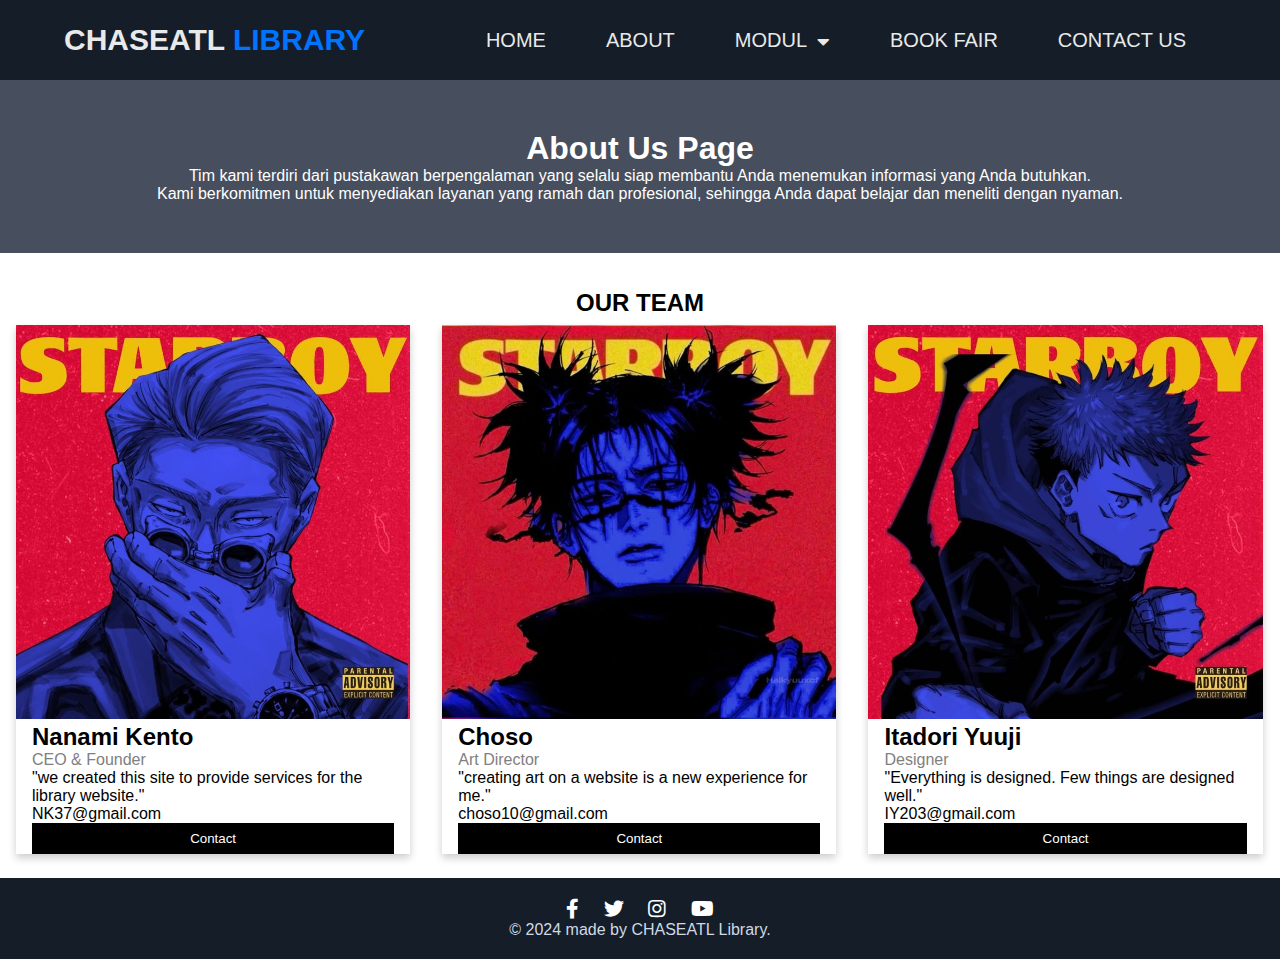
==== about us.html @ 6ec370bd "Add files via upload" ====
<!DOCTYPE html>
<html>
  <head>
    <meta charset="UTF-8" />
    <meta name="viewport" content="width=device-width, initial-scale=1.0" />
    <link
      rel="stylesheet"
      href="https://cdnjs.cloudflare.com/ajax/libs/font-awesome/5.15.1/css/all.min.css"
    />
    <link rel="stylesheet" href="style.css" />
    <title>dropdown Menu</title>
  </head>
  <body>
    <div class="menu-bar">
      <h1 class="logo">CHASEATL <span>LIBRARY</span></h1>
      <ul>
        <li><a href="home.html">HOME</a></li>
        <li><a href="#">ABOUT</a></li>
        <li>
          <a href="#">MODUL<i class="fas fa-caret-down"></i></a>
          <div class="dropdown-menu">
            <ul>
              <li>
                <a href="#">MODUL 1 <i class="fas fa-caret-right"></i></a>
                <div class="dropdown-menu-1">
                  <ul>
                    <li><a href="modul1.html">Perpustakaan</a></li>
                    <li><a href="modul 1(2).html">Audio dan Video</a></li>
                  </ul>
                </div>
              </li>
              <li>
                <a href="#">MODUL 2 <i class="fas fa-caret-right"></i></a>
                <div class="dropdown-menu-1">
                  <ul>
                    <li><a href="modul 2(1).html">Form Pribadi</a></li>
                    <li><a href="modul 2(2).html">Form Buku</a></li>
                  </ul>
                </div>
              </li>
              <li><a href="modul 3.html">MODUL 3</a></li>
              <li>
                <a href="#">MODUL 4<i class="fas fa-caret-right"></i></a>
                <div class="dropdown-menu-1">
                  <ul>
                    <li><a href="tabel border.html">Tabel border</a></li>
                    <li><a href="form button.html">Form Button</a></li>
                  </ul>
                </div>
              </li>
              <li><a href="modul 5 js.html">MODUL 5</a></li>
            </ul>
          </div>
        </li>
        <li><a href="#">BOOK FAIR</a></li>
        <li><a href="#">CONTACT US</a></li>
      </ul>
    </div>
    <meta name="viewport" content="width=device-width, initial-scale=1" />
    <style>
      body {
        font-family: Arial, Helvetica, sans-serif;
        margin: 0;
      }

      html {
        box-sizing: border-box;
      }

      *,
      *:before,
      *:after {
        box-sizing: inherit;
      }

      .column {
        float: left;
        width: 33.3%;
        margin-bottom: 16px;
        padding: 0 8px;
      }

      .card {
        box-shadow: 0 4px 8px 0 rgba(0, 0, 0, 0.2);
        margin: 8px;
      }

      .about-section {
        padding: 50px;
        text-align: center;
        background-color: #474e5d;
        color: white;
      }

      .container {
        padding: 0 16px;
      }

      .container::after,
      .row::after {
        content: "";
        clear: both;
        display: table;
      }

      .title {
        color: grey;
      }

      .button {
        border: none;
        outline: 0;
        display: inline-block;
        padding: 8px;
        color: white;
        background-color: #000;
        text-align: center;
        cursor: pointer;
        width: 100%;
      }

      .button:hover {
        background-color: #555;
      }

      @media screen and (max-width: 650px) {
        .column {
          width: 100%;
          display: block;
        }
      }
    </style>
  </head>
  <body>
    <div class="about-section">
      <h1>About Us Page</h1>
      <p>Tim kami terdiri dari pustakawan berpengalaman yang selalu siap membantu Anda menemukan informasi yang Anda butuhkan.</p>
      <p>
        Kami berkomitmen untuk menyediakan layanan yang ramah dan profesional, sehingga Anda dapat belajar dan meneliti dengan nyaman.
      </p>
    </div>
<br></br>
    <h2 style="text-align: center">OUR TEAM</h2>
    <div class="row">
      <div class="column">
        <div class="card">
          <img src="IAU (2).jpg" alt="Jane" style="width: 100%" />
          <div class="container">
            <h2>Nanami Kento</h2>
            <p class="title">CEO & Founder</p>
            <p>
              "we created this site to provide services for the library
              website."
            </p>
            <p>NK37@gmail.com</p>
            <p><button class="button">Contact</button></p>
          </div>
        </div>
      </div>

      <div class="column">
        <div class="card">
          <img src="IAU (1).jpg" alt="Mike" style="width: 100%" />
          <div class="container">
            <h2>Choso</h2>
            <p class="title">Art Director</p>
            <p>"creating art on a website is a new experience for me."</p>
            <p>choso10@gmail.com</p>
            <p><button class="button">Contact</button></p>
          </div>
        </div>
      </div>

      <div class="column">
        <div class="card">
          <img src="IAU (3).jpg" alt="John" style="width: 100%" />
          <div class="container">
            <h2>Itadori Yuuji</h2>
            <p class="title">Designer</p>
            <p>"Everything is designed. Few things are designed well."</p>
            <p>IY203@gmail.com</p>
            <p><button class="button">Contact</button></p>
          </div>
        </div>
      </div>
    </div>
    <html lang="en">
      <head>
        <meta charset="UTF-8" />
        <meta name="viewport" content="width=device-width, initial-scale=1.0" />
        <title>Footer Perpustakaan</title>
        <!-- Tambahkan Font Awesome CSS -->
        <link
          rel="stylesheet"
          href="https://cdnjs.cloudflare.com/ajax/libs/font-awesome/5.15.4/css/all.min.css"
          integrity="sha512-nR1c4E3x7Vax+p3Q7z4e5fVpkRuknSCwMZYemDAPFEid+FW/tEWT8kGz0FfIQ4l+cMmz6z4LZBj71E8J9a3qKw=="
          crossorigin="anonymous"
          referrerpolicy="no-referrer"
        />
        <style>
          body {
            font-family: Arial, sans-serif;
            margin: 0;
            padding: 0;
          }

          footer {
            background-color: #141d28;
            color: #cfd9e4;
            padding: 20px 0;
            text-align: center;
          }

          .social-media {
            list-style-type: none;
            padding: 0;
          }

          .social-media li {
            display: inline-block;
            margin: 0 10px;
          }

          .social-media li a {
            color: #fff;
            font-size: 20px;
            text-decoration: none;
          }
        </style>
      </head>
      <body>
        <!-- Konten website di sini -->

        <footer>
            <ul class="social-media">
              <li>
                <a href="http://facebook.com/ChaseAtlantic"><i class="fab fa-facebook-f"></i></a>
              </li>
              <li>
                <a href="https://x.com/ChaseAtlantic"><i class="fab fa-twitter"></i></a>
              </li>
              <li>
                <a href="https://www.instagram.com/chaseatlantic?igsh=NHZodzY4cXJscTN0"><i class="fab fa-instagram"></i></a>
              </li>
              <li>
                <a href="https://youtube.com/@chaseatlantic?si=rGFkRteSnaKxdk2x"><i class="fab fa-youtube"></i></a>
            </li>
          </ul>
          <p>&copy; 2024 made by CHASEATL Library.</p>
        </footer>
      </body>
    </html>
  </body>
</html>
---- style.css ----
:root {
  --color-primary: #0073ff;
  --color-white: #e9e9e9;
  --color-black: #141d28;
  --color-black-1: #212b38;
}

* {
  margin: 0;
  padding: 0;
  box-sizing: border-box;
}

body {
  font-family: sans-serif;
}

.logo {
  color: var(--color-white);
  font-size: 30px;
}

.logo span {
  color: var(--color-primary);
}

.menu-bar {
  background-color: var(--color-black);
  height: 80px;
  width: 100%;
  display: flex;
  justify-content: space-between;
  align-items: center;
  padding: 0 5%;

  position: relative;
}

.menu-bar ul {
  list-style: none;
  display: flex;
}

.menu-bar ul li {
  /* width: 120px; */
  padding: 10px 30px;
  /* text-align: center; */

  position: relative;
}

.menu-bar ul li a {
  font-size: 20px;
  color: var(--color-white);
  text-decoration: none;

  transition: all 0.3s;
}

.menu-bar ul li a:hover {
  color: var(--color-primary);
}

.fas {
  float: right;
  margin-left: 10px;
  padding-top: 3px;
}

/* dropdown menu style */
.dropdown-menu {
  display: none;
}

.menu-bar ul li:hover .dropdown-menu {
  display: block;
  position: absolute;
  left: 0;
  top: 100%;
  background-color: var(--color-black);
}

.menu-bar ul li:hover .dropdown-menu ul {
  display: block;
  margin: 10px;
}

.menu-bar ul li:hover .dropdown-menu ul li {
  width: 150px;
  padding: 10px;
}

.dropdown-menu-1 {
  display: none;
}

.dropdown-menu ul li:hover .dropdown-menu-1 {
  display: block;
  position: absolute;
  left: 150px;
  top: 0;
  background-color: var(--color-black);
}

.hero {
  height: calc(100vh - 80px);
  background-image: url(./bg.jpg);
  background-position: center;
}
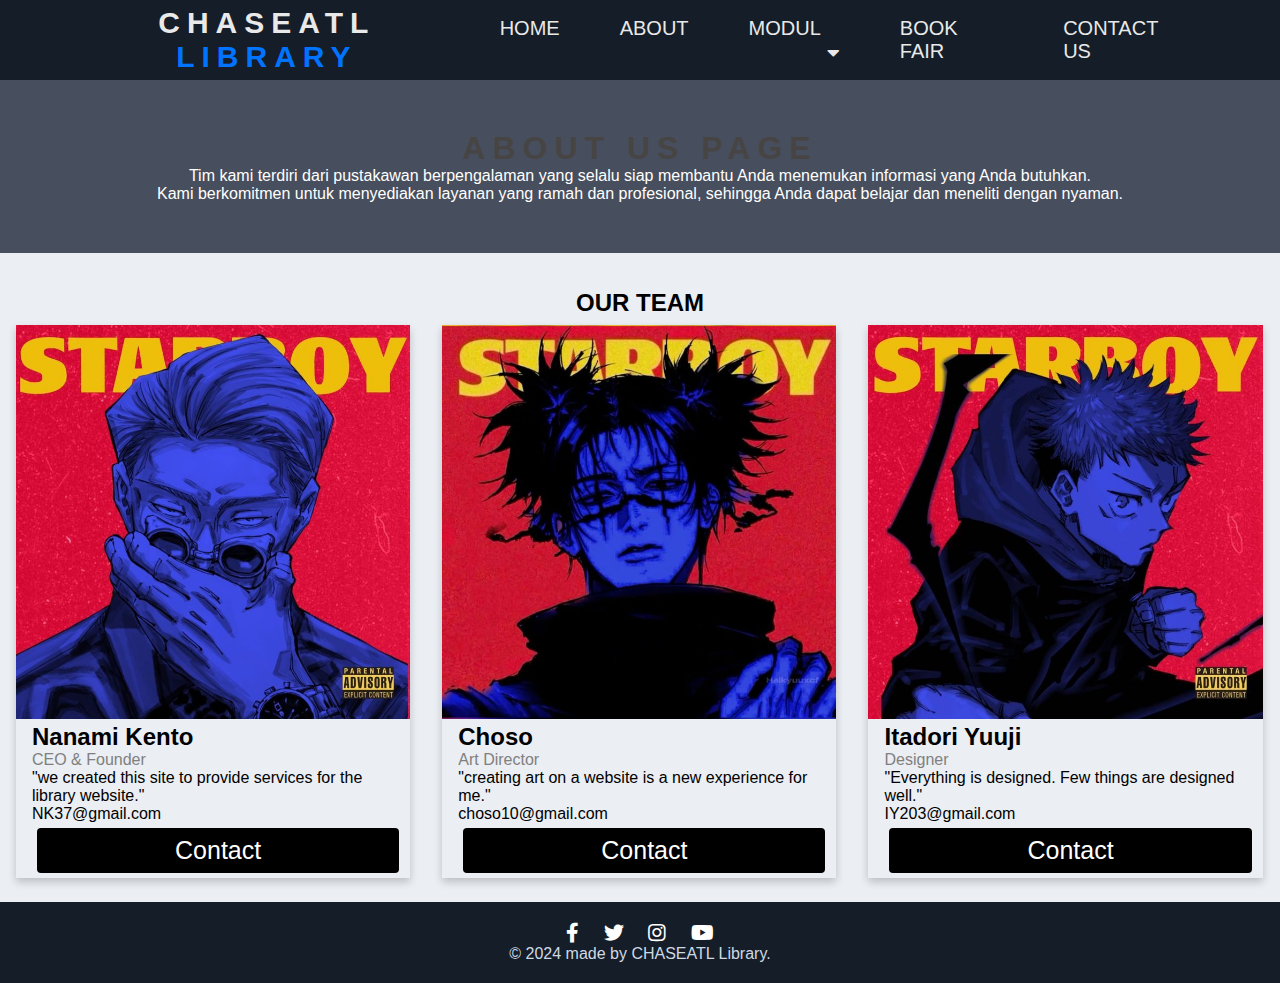
==== commit 98cb6e36: "Update about us.html" ====
--- a/about us.html
+++ b/about us.html
@@ -8,14 +8,14 @@
       href="https://cdnjs.cloudflare.com/ajax/libs/font-awesome/5.15.1/css/all.min.css"
     />
     <link rel="stylesheet" href="style.css" />
-    <title>dropdown Menu</title>
+    <title>PERPUSTAKAAN CHASEATL</title>
   </head>
   <body>
     <div class="menu-bar">
       <h1 class="logo">CHASEATL <span>LIBRARY</span></h1>
       <ul>
         <li><a href="home.html">HOME</a></li>
-        <li><a href="#">ABOUT</a></li>
+        <li><a href="about us.html">ABOUT</a></li>
         <li>
           <a href="#">MODUL<i class="fas fa-caret-down"></i></a>
           <div class="dropdown-menu">
@@ -52,8 +52,8 @@
             </ul>
           </div>
         </li>
-        <li><a href="#">BOOK FAIR</a></li>
-        <li><a href="#">CONTACT US</a></li>
+        <li><a href="BOOKFAIR.html">BOOK FAIR</a></li>
+        <li><a href="contact us.html">CONTACT US</a></li>
       </ul>
     </div>
     <meta name="viewport" content="width=device-width, initial-scale=1" />
--- a/style.css
+++ b/style.css
@@ -70,6 +70,12 @@
 /* dropdown menu style */
 .dropdown-menu {
   display: none;
+  position: fixed;
+  z-index: 1;
+  top: 0;
+  width: 100%;
+  margin: 0;
+  padding: 0;
 }
 
 .menu-bar ul li:hover .dropdown-menu {
@@ -107,3 +113,387 @@
   background-image: url(./bg.jpg);
   background-position: center;
 }
+body {
+  font-family: Arial, Helvetica, sans-serif;
+  margin: 0;
+}
+
+html {
+  box-sizing: border-box;
+}
+
+*,
+*:before,
+*:after {
+  box-sizing: inherit;
+}
+
+.column {
+  float: left;
+  width: 33.3%;
+  margin-bottom: 16px;
+  padding: 0 8px;
+}
+
+.card {
+  box-shadow: 0 4px 8px 0 rgba(0, 0, 0, 0.2);
+  margin: 8px;
+}
+
+.about-section {
+  padding: 50px;
+  text-align: center;
+  background-color: #474e5d;
+  color: white;
+}
+
+.container {
+  padding: 0 16px;
+}
+
+.container::after,
+.row::after {
+  content: "";
+  clear: both;
+  display: table;
+}
+
+.title {
+  color: grey;
+}
+
+.button {
+  border: none;
+  outline: 0;
+  display: inline-block;
+  padding: 8px;
+  color: white;
+  background-color: #000;
+  text-align: center;
+  cursor: pointer;
+  width: 100%;
+}
+
+.button:hover {
+  background-color: #555;
+}
+
+@media screen and (max-width: 650px) {
+  .column {
+    width: 100%;
+    display: block;
+  }
+}
+.button {
+  border-radius: 4px;
+  background-color: #0a133b;
+  border: none;
+  color: #ffffff;
+  text-align: center;
+  font-size: 25px;
+  padding: 15px;
+  width: 150px;
+  transition: all 0.5s;
+  cursor: pointer;
+  margin: 5px;
+}
+
+.button span {
+  cursor: pointer;
+  display: inline-block;
+  position: relative;
+  transition: 0.5s;
+}
+
+.button span:after {
+  content: "\00bb";
+  position: absolute;
+  opacity: 0;
+  top: 0;
+  right: -20px;
+  transition: 0.5s;
+}
+
+.button:hover span {
+  padding-right: 25px;
+}
+
+.button:hover span:after {
+  opacity: 1;
+  right: 0;
+}
+* {
+  box-sizing: border-box;
+}
+
+/* Container needed to position the overlay. Adjust the width as needed */
+.container {
+  position: relative;
+  width: 100%;
+  max-width: 500px;
+}
+
+/* Make the image to responsive */
+.image {
+  display: block;
+  width: 100%;
+  height: auto;
+}
+
+/* The overlay effect - lays on top of the container and over the image */
+.overlay {
+  position: absolute;
+  bottom: 0;
+  background: rgb(0, 0, 0);
+  background: rgba(0, 0, 0, 0.5); /* Black see-through */
+  color: #f1f1f1;
+  width: 92%;
+  transition: 0.5s ease;
+  opacity: 0;
+  color: white;
+  font-size: 20px;
+  padding: 20px;
+  text-align: center;
+}
+
+/* When you mouse over the container, fade in the overlay title */
+.container:hover .overlay {
+  opacity: 1;
+}
+@import url(https://fonts.googleapis.com/css?family=Montserrat:400,700);
+
+html {
+  font-family: "Montserrat", Arial, sans-serif;
+  -ms-text-size-adjust: 100%;
+  -webkit-text-size-adjust: 100%;
+}
+
+body {
+  background: #ebeef3;
+}
+
+button {
+  overflow: visible;
+}
+
+button,
+select {
+  text-transform: none;
+}
+
+button,
+input,
+select,
+textarea {
+  color: #0a284b;
+  font: inherit;
+  margin: 0;
+}
+
+input {
+  line-height: normal;
+}
+
+textarea {
+  overflow: auto;
+}
+
+#container {
+  border: solid 3px #474544;
+  max-width: 768px;
+  margin: 60px auto;
+  position: relative;
+}
+
+form {
+  padding: 37.5px;
+  margin: 50px 0;
+}
+
+h1 {
+  color: #474544;
+  font-size: 32px;
+  font-weight: 700;
+  letter-spacing: 7px;
+  text-align: center;
+  text-transform: uppercase;
+}
+
+.underline {
+  border-bottom: solid 2px #474544;
+  margin: -0.512em auto;
+  width: 80px;
+}
+
+.icon_wrapper {
+  margin: 50px auto 0;
+  width: 100%;
+}
+
+.icon {
+  display: block;
+  fill: #474544;
+  height: 50px;
+  margin: 0 auto;
+  width: 50px;
+}
+
+.email {
+  float: right;
+  width: 45%;
+}
+
+input[type="text"],
+[type="email"],
+select,
+textarea {
+  background: none;
+  border: none;
+  border-bottom: solid 2px #474544;
+  color: #474544;
+  font-size: 1em;
+  font-weight: 400;
+  letter-spacing: 1px;
+  margin: 0em 0 1.875em 0;
+  padding: 0 0 0.875em 0;
+  text-transform: uppercase;
+  width: 100%;
+  -webkit-box-sizing: border-box;
+  -moz-box-sizing: border-box;
+  -ms-box-sizing: border-box;
+  -o-box-sizing: border-box;
+  box-sizing: border-box;
+  -webkit-transition: all 0.3s;
+  -moz-transition: all 0.3s;
+  -ms-transition: all 0.3s;
+  -o-transition: all 0.3s;
+  transition: all 0.3s;
+}
+
+input[type="text"]:focus,
+[type="email"]:focus,
+textarea:focus {
+  outline: none;
+  padding: 0 0 0.875em 0;
+}
+
+.message {
+  float: none;
+}
+
+.name {
+  float: left;
+  width: 45%;
+}
+
+select {
+  background: url("https://cdn4.iconfinder.com/data/icons/ionicons/512/icon-ios7-arrow-down-32.png")
+    no-repeat right;
+  outline: none;
+  -moz-appearance: none;
+  -webkit-appearance: none;
+}
+
+select::-ms-expand {
+  display: none;
+}
+
+.subject {
+  width: 100%;
+}
+
+.telephone {
+  width: 100%;
+}
+
+textarea {
+  line-height: 150%;
+  height: 150px;
+  resize: none;
+  width: 100%;
+}
+
+::-webkit-input-placeholder {
+  color: #474544;
+}
+
+:-moz-placeholder {
+  color: #474544;
+  opacity: 1;
+}
+
+::-moz-placeholder {
+  color: #474544;
+  opacity: 1;
+}
+
+:-ms-input-placeholder {
+  color: #474544;
+}
+
+#form_button {
+  background: none;
+  border: solid 2px #474544;
+  color: #474544;
+  cursor: pointer;
+  display: inline-block;
+  font-family: "Helvetica", Arial, sans-serif;
+  font-size: 0.875em;
+  font-weight: bold;
+  outline: none;
+  padding: 20px 35px;
+  text-transform: uppercase;
+  -webkit-transition: all 0.3s;
+  -moz-transition: all 0.3s;
+  -ms-transition: all 0.3s;
+  -o-transition: all 0.3s;
+  transition: all 0.3s;
+}
+
+#form_button:hover {
+  background: #061130;
+  color: #f2f3eb;
+}
+
+@media screen and (max-width: 768px) {
+  #container {
+    margin: 20px auto;
+    width: 95%;
+  }
+}
+
+@media screen and (max-width: 480px) {
+  h1 {
+    font-size: 26px;
+  }
+
+  .underline {
+    width: 68px;
+  }
+
+  #form_button {
+    padding: 15px 25px;
+  }
+}
+
+@media screen and (max-width: 420px) {
+  h1 {
+    font-size: 18px;
+  }
+
+  .icon {
+    height: 35px;
+    width: 35px;
+  }
+
+  .underline {
+    width: 53px;
+  }
+
+  input[type="text"],
+  [type="email"],
+  select,
+  textarea {
+    font-size: 0.875em;
+  }
+}
